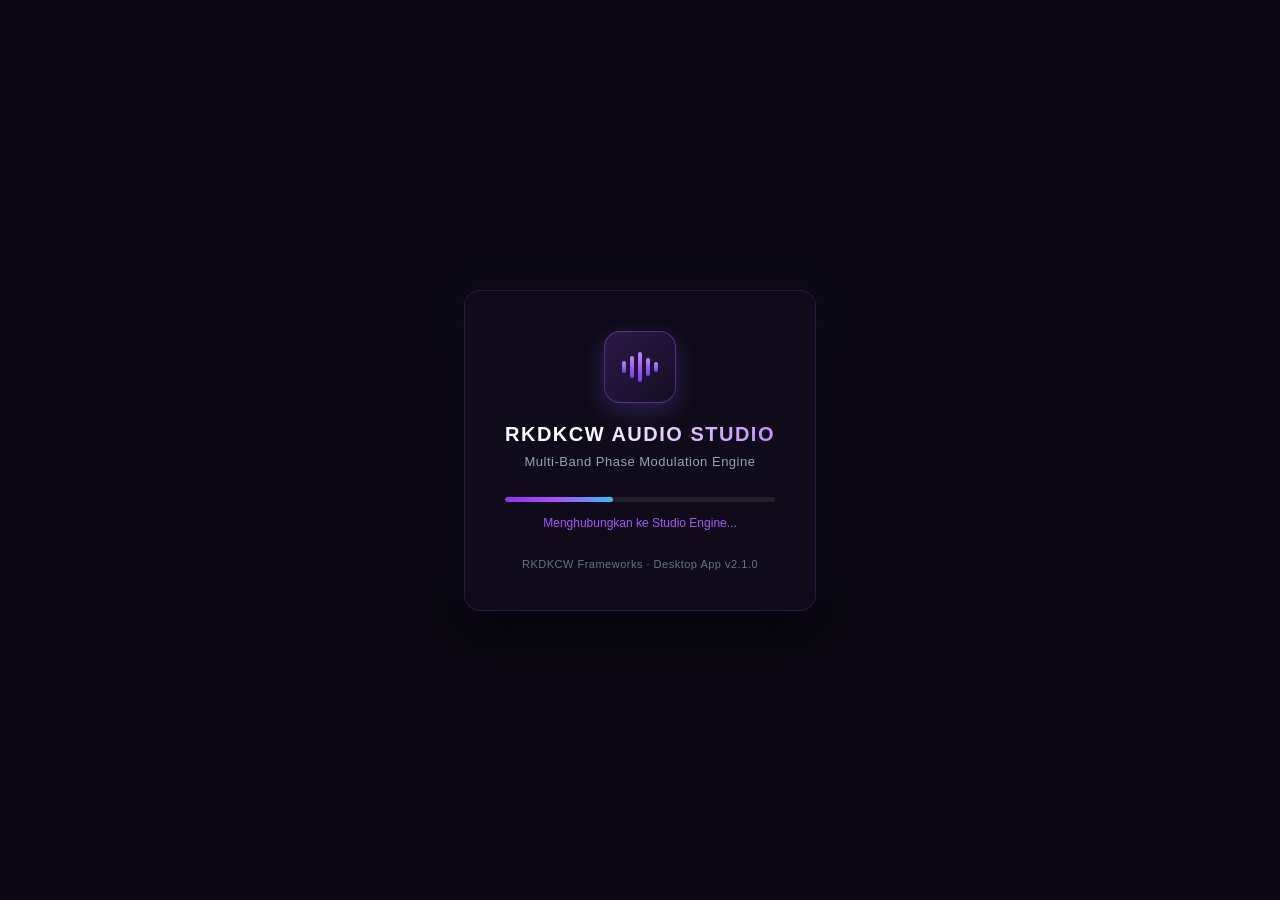
==== dist_frontend/index.html @ c684a575 "feat: integrate native Tauri desktop app window and update setup installer" ====
<!DOCTYPE html>
<html lang="id">
<head>
    <meta charset="UTF-8">
    <meta name="viewport" content="width=device-width, initial-scale=1.0">
    <title>RKDKCW Audio Studio</title>
    <style>
        * {
            margin: 0;
            padding: 0;
            box-sizing: border-box;
            font-family: -apple-system, BlinkMacSystemFont, "Segoe UI", Roboto, Helvetica, Arial, sans-serif;
            user-select: none;
        }
        body, html {
            background-color: #0b0813;
            color: #ffffff;
            width: 100vw;
            height: 100vh;
            overflow: hidden;
            display: flex;
            align-items: center;
            justify-content: center;
        }
        .container {
            text-align: center;
            max-width: 440px;
            padding: 40px;
            background: rgba(18, 14, 30, 0.7);
            border: 1px solid rgba(139, 92, 246, 0.2);
            border-radius: 16px;
            box-shadow: 0 20px 40px rgba(0, 0, 0, 0.6), 0 0 40px rgba(139, 92, 246, 0.1);
            backdrop-filter: blur(16px);
            transition: opacity 0.3s ease;
        }
        .brand-icon {
            width: 72px;
            height: 72px;
            margin: 0 auto 20px auto;
            border-radius: 16px;
            background: linear-gradient(135deg, rgba(168, 85, 247, 0.2), rgba(124, 58, 237, 0.05));
            border: 1px solid rgba(168, 85, 247, 0.4);
            display: flex;
            align-items: center;
            justify-content: center;
            box-shadow: 0 8px 24px rgba(139, 92, 246, 0.25);
        }
        .waveform {
            display: flex;
            align-items: center;
            gap: 4px;
            height: 32px;
        }
        .waveform-bar {
            width: 4px;
            border-radius: 2px;
            background: linear-gradient(to top, #7c3aed, #c084fc);
            animation: bounce 1.2s ease-in-out infinite alternate;
        }
        .waveform-bar:nth-child(1) { height: 12px; animation-delay: 0.1s; }
        .waveform-bar:nth-child(2) { height: 22px; animation-delay: 0.2s; }
        .waveform-bar:nth-child(3) { height: 30px; animation-delay: 0.3s; }
        .waveform-bar:nth-child(4) { height: 18px; animation-delay: 0.4s; }
        .waveform-bar:nth-child(5) { height: 10px; animation-delay: 0.5s; }

        @keyframes bounce {
            0% { transform: scaleY(0.4); opacity: 0.6; }
            100% { transform: scaleY(1.0); opacity: 1; }
        }

        h1 {
            font-size: 20px;
            font-weight: 700;
            letter-spacing: 1.5px;
            text-transform: uppercase;
            background: linear-gradient(135deg, #ffffff 30%, #c084fc 100%);
            -webkit-background-clip: text;
            -webkit-text-fill-color: transparent;
            margin-bottom: 8px;
        }
        .subtitle {
            font-size: 13px;
            color: #94a3b8;
            margin-bottom: 28px;
            letter-spacing: 0.5px;
        }
        .progress-track {
            width: 100%;
            height: 5px;
            background: rgba(255, 255, 255, 0.08);
            border-radius: 3px;
            overflow: hidden;
            position: relative;
            margin-bottom: 14px;
        }
        .progress-fill {
            position: absolute;
            top: 0;
            left: 0;
            bottom: 0;
            width: 40%;
            background: linear-gradient(90deg, #9333ea, #a855f7, #38bdf8);
            border-radius: 3px;
            animation: progress-slide 1.4s infinite ease-in-out;
        }
        @keyframes progress-slide {
            0% { left: -40%; width: 30%; }
            50% { width: 60%; }
            100% { left: 100%; width: 30%; }
        }
        .status-text {
            font-size: 12px;
            color: #a855f7;
            font-weight: 500;
            min-height: 18px;
        }
        .footer-note {
            margin-top: 24px;
            font-size: 11px;
            color: #64748b;
            letter-spacing: 0.5px;
        }
        .btn-retry {
            display: none;
            margin-top: 16px;
            padding: 8px 20px;
            background: #9333ea;
            color: white;
            border: none;
            border-radius: 8px;
            font-size: 12px;
            font-weight: 600;
            cursor: pointer;
            transition: all 0.2s;
        }
        .btn-retry:hover {
            background: #a855f7;
            box-shadow: 0 0 15px rgba(168, 85, 247, 0.5);
        }
        #appFrame {
            position: fixed;
            top: 0;
            left: 0;
            width: 100vw;
            height: 100vh;
            border: none;
            display: none;
            z-index: 1000;
            background: #0b0813;
        }
    </style>
</head>
<body>
    <div class="container" id="splash">
        <div class="brand-icon">
            <div class="waveform">
                <div class="waveform-bar"></div>
                <div class="waveform-bar"></div>
                <div class="waveform-bar"></div>
                <div class="waveform-bar"></div>
                <div class="waveform-bar"></div>
            </div>
        </div>
        <h1>RKDKCW Audio Studio</h1>
        <p class="subtitle">Multi-Band Phase Modulation Engine</p>

        <div class="progress-track">
            <div class="progress-fill"></div>
        </div>
        <div class="status-text" id="statusMsg">Menghubungkan ke Studio Engine...</div>
        <button class="btn-retry" id="btnRetry" onclick="checkConnection()">Hubungkan Ulang</button>

        <div class="footer-note">RKDKCW Frameworks · Desktop App v2.1.0</div>
    </div>

    <iframe id="appFrame" src="about:blank"></iframe>

    <script>
        const TARGET_URL = "http://127.0.0.1:5000/app";
        const API_HEALTH = "http://127.0.0.1:5000/api/version";
        let attempts = 0;
        const maxAttempts = 60;

        async function checkConnection() {
            attempts++;
            document.getElementById("statusMsg").innerText = "Menghubungkan ke Studio Engine...";
            document.getElementById("btnRetry").style.display = "none";

            try {
                const response = await fetch(API_HEALTH, { cache: "no-store", mode: "cors" });
                if (response.ok) {
                    document.getElementById("statusMsg").innerText = "Engine Terhubung! Membuka Studio...";
                    const frame = document.getElementById("appFrame");
                    frame.src = TARGET_URL;
                    frame.onload = () => {
                        frame.style.display = "block";
                        const splash = document.getElementById("splash");
                        if (splash) splash.style.display = "none";
                    };
                    // Fallback to display frame after 500ms
                    setTimeout(() => {
                        frame.style.display = "block";
                        const splash = document.getElementById("splash");
                        if (splash) splash.style.display = "none";
                    }, 600);
                    return;
                }
            } catch (err) {
                // Engine still booting
            }

            if (attempts < maxAttempts) {
                setTimeout(checkConnection, 500);
            } else {
                document.getElementById("statusMsg").innerText = "Gagal menghubungi engine lokal di port 5000.";
                document.getElementById("btnRetry").style.display = "inline-block";
            }
        }

        window.addEventListener("DOMContentLoaded", () => {
            checkConnection();
        });
    </script>
</body>
</html>
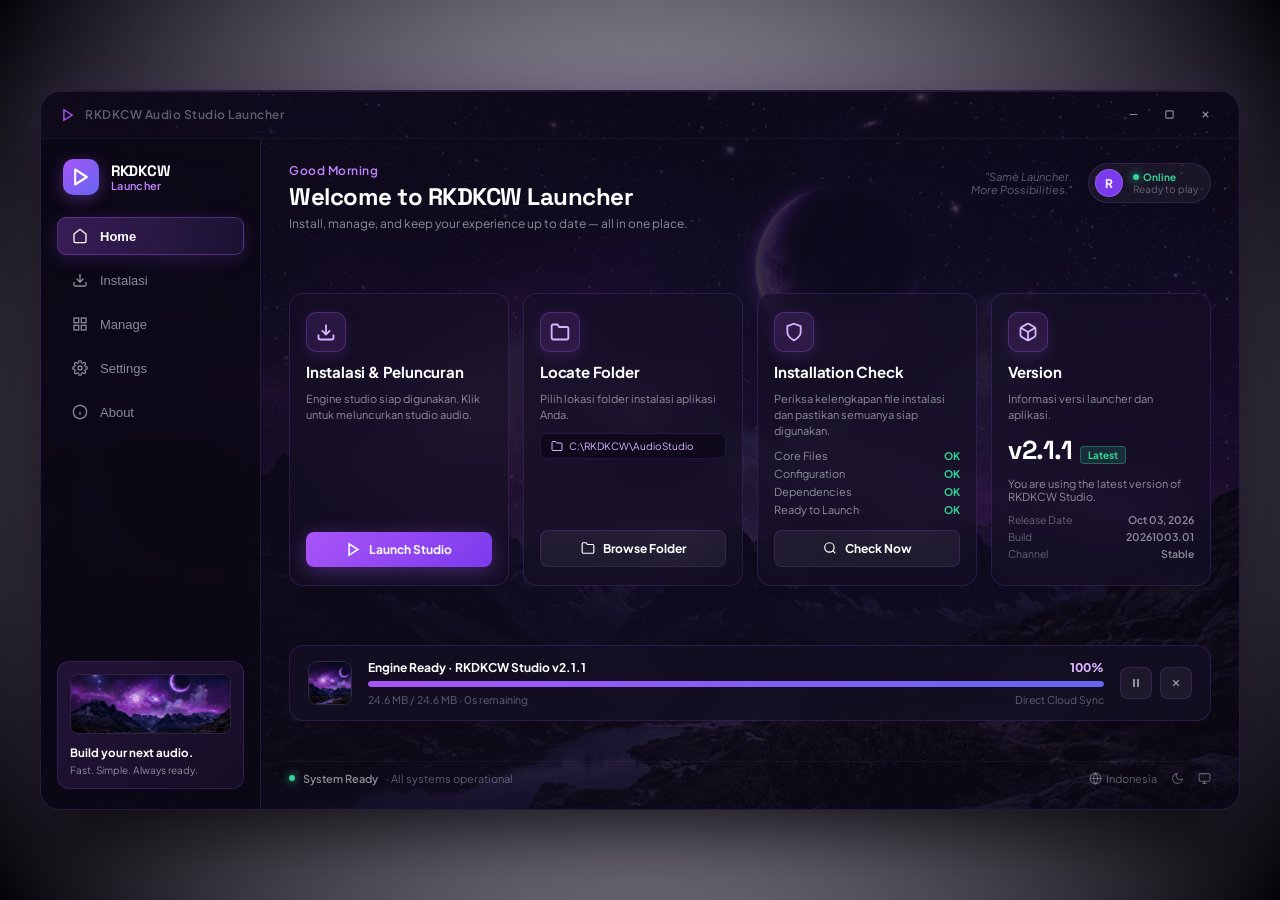
==== commit 0e640c6b: "feat(launcher): implement floating saas launcher with github auto-update detection" ====
--- a/dist_frontend/index.html
+++ b/dist_frontend/index.html
@@ -1,225 +1,1211 @@
 <!DOCTYPE html>
 <html lang="id">
 <head>
-    <meta charset="UTF-8">
-    <meta name="viewport" content="width=device-width, initial-scale=1.0">
-    <title>RKDKCW Audio Studio</title>
-    <style>
-        * {
-            margin: 0;
-            padding: 0;
-            box-sizing: border-box;
-            font-family: -apple-system, BlinkMacSystemFont, "Segoe UI", Roboto, Helvetica, Arial, sans-serif;
-            user-select: none;
-        }
-        body, html {
-            background-color: #0b0813;
-            color: #ffffff;
-            width: 100vw;
-            height: 100vh;
-            overflow: hidden;
-            display: flex;
-            align-items: center;
-            justify-content: center;
-        }
-        .container {
-            text-align: center;
-            max-width: 440px;
-            padding: 40px;
-            background: rgba(18, 14, 30, 0.7);
-            border: 1px solid rgba(139, 92, 246, 0.2);
-            border-radius: 16px;
-            box-shadow: 0 20px 40px rgba(0, 0, 0, 0.6), 0 0 40px rgba(139, 92, 246, 0.1);
-            backdrop-filter: blur(16px);
-            transition: opacity 0.3s ease;
-        }
-        .brand-icon {
-            width: 72px;
-            height: 72px;
-            margin: 0 auto 20px auto;
-            border-radius: 16px;
-            background: linear-gradient(135deg, rgba(168, 85, 247, 0.2), rgba(124, 58, 237, 0.05));
-            border: 1px solid rgba(168, 85, 247, 0.4);
-            display: flex;
-            align-items: center;
-            justify-content: center;
-            box-shadow: 0 8px 24px rgba(139, 92, 246, 0.25);
-        }
-        .waveform {
-            display: flex;
-            align-items: center;
-            gap: 4px;
-            height: 32px;
-        }
-        .waveform-bar {
-            width: 4px;
-            border-radius: 2px;
-            background: linear-gradient(to top, #7c3aed, #c084fc);
-            animation: bounce 1.2s ease-in-out infinite alternate;
-        }
-        .waveform-bar:nth-child(1) { height: 12px; animation-delay: 0.1s; }
-        .waveform-bar:nth-child(2) { height: 22px; animation-delay: 0.2s; }
-        .waveform-bar:nth-child(3) { height: 30px; animation-delay: 0.3s; }
-        .waveform-bar:nth-child(4) { height: 18px; animation-delay: 0.4s; }
-        .waveform-bar:nth-child(5) { height: 10px; animation-delay: 0.5s; }
-
-        @keyframes bounce {
-            0% { transform: scaleY(0.4); opacity: 0.6; }
-            100% { transform: scaleY(1.0); opacity: 1; }
-        }
-
-        h1 {
-            font-size: 20px;
-            font-weight: 700;
-            letter-spacing: 1.5px;
-            text-transform: uppercase;
-            background: linear-gradient(135deg, #ffffff 30%, #c084fc 100%);
-            -webkit-background-clip: text;
-            -webkit-text-fill-color: transparent;
-            margin-bottom: 8px;
-        }
-        .subtitle {
-            font-size: 13px;
-            color: #94a3b8;
-            margin-bottom: 28px;
-            letter-spacing: 0.5px;
-        }
-        .progress-track {
-            width: 100%;
-            height: 5px;
-            background: rgba(255, 255, 255, 0.08);
-            border-radius: 3px;
-            overflow: hidden;
-            position: relative;
-            margin-bottom: 14px;
-        }
-        .progress-fill {
-            position: absolute;
-            top: 0;
-            left: 0;
-            bottom: 0;
-            width: 40%;
-            background: linear-gradient(90deg, #9333ea, #a855f7, #38bdf8);
-            border-radius: 3px;
-            animation: progress-slide 1.4s infinite ease-in-out;
-        }
-        @keyframes progress-slide {
-            0% { left: -40%; width: 30%; }
-            50% { width: 60%; }
-            100% { left: 100%; width: 30%; }
-        }
-        .status-text {
-            font-size: 12px;
-            color: #a855f7;
-            font-weight: 500;
-            min-height: 18px;
-        }
-        .footer-note {
-            margin-top: 24px;
-            font-size: 11px;
-            color: #64748b;
-            letter-spacing: 0.5px;
-        }
-        .btn-retry {
-            display: none;
-            margin-top: 16px;
-            padding: 8px 20px;
-            background: #9333ea;
-            color: white;
-            border: none;
-            border-radius: 8px;
-            font-size: 12px;
-            font-weight: 600;
-            cursor: pointer;
-            transition: all 0.2s;
-        }
-        .btn-retry:hover {
-            background: #a855f7;
-            box-shadow: 0 0 15px rgba(168, 85, 247, 0.5);
-        }
-        #appFrame {
-            position: fixed;
-            top: 0;
-            left: 0;
-            width: 100vw;
-            height: 100vh;
-            border: none;
-            display: none;
-            z-index: 1000;
-            background: #0b0813;
-        }
-    </style>
+  <meta charset="UTF-8" />
+  <meta name="viewport" content="width=device-width, initial-scale=1.0" />
+  <title>RKDKCW Launcher</title>
+  <link rel="preconnect" href="https://fonts.googleapis.com" />
+  <link rel="preconnect" href="https://fonts.gstatic.com" crossorigin />
+  <link href="https://fonts.googleapis.com/css2?family=Plus+Jakarta+Sans:wght@400;500;600;700;800&family=Space+Grotesk:wght@500;700&display=swap" rel="stylesheet" />
+  <style>
+    * {
+      margin: 0;
+      padding: 0;
+      box-sizing: border-box;
+      user-select: none;
+      -webkit-user-select: none;
+    }
+
+    :root {
+      --font-main: 'Plus Jakarta Sans', -apple-system, BlinkMacSystemFont, "Segoe UI", Roboto, sans-serif;
+      --font-display: 'Space Grotesk', var(--font-main);
+      --bg-window: rgba(14, 10, 26, 0.88);
+      --bg-card: rgba(22, 16, 38, 0.65);
+      --bg-card-hover: rgba(30, 22, 52, 0.75);
+      --border-subtle: rgba(168, 85, 247, 0.18);
+      --border-hover: rgba(168, 85, 247, 0.45);
+      --purple-primary: #a855f7;
+      --purple-glow: rgba(168, 85, 247, 0.35);
+      --purple-dark: #7c3aed;
+      --text-main: #f8fafc;
+      --text-muted: rgba(226, 232, 240, 0.58);
+      --text-dim: rgba(226, 232, 240, 0.38);
+      --green-status: #34d399;
+    }
+
+    body, html {
+      width: 100vw;
+      height: 100vh;
+      overflow: hidden;
+      font-family: var(--font-main);
+      color: var(--text-main);
+      background-color: transparent;
+      display: flex;
+      align-items: center;
+      justify-content: center;
+    }
+
+    /* Ambient Outer Cosmic Backdrop (Desktop Preview Mode) */
+    .launcher-outer-wrap {
+      width: 100vw;
+      height: 100vh;
+      display: flex;
+      align-items: center;
+      justify-content: center;
+      background: radial-gradient(circle at 50% 50%, rgba(139, 92, 246, 0.12) 0%, #05030a 100%);
+      padding: 16px;
+    }
+
+    /* Floating SaaS Launcher Window */
+    .launcher-window {
+      width: 100%;
+      max-width: 1200px;
+      height: 94vh;
+      max-height: 720px;
+      border-radius: 20px;
+      background-color: var(--bg-window);
+      background-image:
+        linear-gradient(to right, rgba(14, 10, 26, 0.94) 0%, rgba(14, 10, 26, 0.85) 30%, rgba(14, 10, 26, 0.75) 100%),
+        url('launcher_bg.jpg');
+      background-size: cover;
+      background-position: center right;
+      border: 1px solid var(--border-subtle);
+      box-shadow:
+        0 30px 80px rgba(0, 0, 0, 0.85),
+        0 0 50px rgba(168, 85, 247, 0.15),
+        inset 0 1px 0 rgba(255, 255, 255, 0.08);
+      backdrop-filter: blur(28px);
+      -webkit-backdrop-filter: blur(28px);
+      display: flex;
+      flex-direction: column;
+      position: relative;
+      overflow: hidden;
+    }
+
+    /* Titlebar / Drag Region */
+    .launcher-titlebar {
+      height: 48px;
+      padding: 0 20px;
+      display: flex;
+      align-items: center;
+      justify-content: space-between;
+      border-bottom: 1px solid rgba(255, 255, 255, 0.04);
+      -webkit-app-region: drag;
+      cursor: grab;
+      z-index: 50;
+    }
+
+    .launcher-titlebar-left {
+      display: flex;
+      align-items: center;
+      gap: 10px;
+      font-size: 12px;
+      font-weight: 600;
+      color: var(--text-dim);
+      letter-spacing: 0.5px;
+    }
+
+    .launcher-window-controls {
+      display: flex;
+      align-items: center;
+      gap: 8px;
+      -webkit-app-region: no-drag;
+    }
+
+    .win-control-btn {
+      width: 28px;
+      height: 28px;
+      border-radius: 7px;
+      background: transparent;
+      border: 1px solid transparent;
+      color: var(--text-muted);
+      cursor: pointer;
+      display: flex;
+      align-items: center;
+      justify-content: center;
+      transition: all 0.18s ease;
+    }
+
+    .win-control-btn:hover {
+      background: rgba(255, 255, 255, 0.08);
+      color: #ffffff;
+      border-color: rgba(255, 255, 255, 0.12);
+    }
+
+    .win-control-btn.close:hover {
+      background: rgba(239, 68, 68, 0.85);
+      border-color: #ef4444;
+      color: #ffffff;
+    }
+
+    /* Main Body Layout: Sidebar + Content */
+    .launcher-body {
+      flex: 1;
+      display: flex;
+      min-height: 0;
+    }
+
+    /* ── LEFT SIDEBAR ── */
+    .launcher-sidebar {
+      width: 220px;
+      min-width: 220px;
+      border-right: 1px solid var(--border-subtle);
+      background: rgba(11, 8, 20, 0.65);
+      backdrop-filter: blur(16px);
+      padding: 20px 16px;
+      display: flex;
+      flex-direction: column;
+      justify-content: space-between;
+      gap: 16px;
+    }
+
+    .sidebar-top {
+      display: flex;
+      flex-direction: column;
+      gap: 22px;
+    }
+
+    .launcher-brand {
+      display: flex;
+      align-items: center;
+      gap: 12px;
+      padding: 0 6px;
+    }
+
+    .launcher-brand-icon {
+      width: 36px;
+      height: 36px;
+      border-radius: 10px;
+      background: linear-gradient(135deg, #a855f7 0%, #6366f1 100%);
+      display: flex;
+      align-items: center;
+      justify-content: center;
+      box-shadow: 0 4px 16px var(--purple-glow);
+    }
+
+    .launcher-brand-text {
+      display: flex;
+      flex-direction: column;
+    }
+
+    .brand-title {
+      font-family: var(--font-display);
+      font-size: 15px;
+      font-weight: 700;
+      color: #ffffff;
+      letter-spacing: -0.3px;
+      line-height: 1.15;
+    }
+
+    .brand-sub {
+      font-size: 11px;
+      color: #c084fc;
+      font-weight: 600;
+      letter-spacing: 0.3px;
+    }
+
+    /* Nav Links */
+    .launcher-nav {
+      display: flex;
+      flex-direction: column;
+      gap: 6px;
+    }
+
+    .launcher-nav-btn {
+      display: flex;
+      align-items: center;
+      gap: 12px;
+      padding: 10px 14px;
+      border-radius: 9px;
+      background: transparent;
+      border: 1px solid transparent;
+      color: var(--text-muted);
+      font-size: 13px;
+      font-weight: 500;
+      cursor: pointer;
+      transition: all 0.2s cubic-bezier(0.16, 1, 0.3, 1);
+      width: 100%;
+      text-align: left;
+    }
+
+    .launcher-nav-btn:hover {
+      background: rgba(255, 255, 255, 0.05);
+      color: #ffffff;
+      transform: translateX(2px);
+    }
+
+    .launcher-nav-btn.active {
+      background: linear-gradient(90deg, rgba(168, 85, 247, 0.28) 0%, rgba(139, 92, 246, 0.12) 100%);
+      border: 1px solid rgba(168, 85, 247, 0.38);
+      color: #ffffff;
+      font-weight: 600;
+      box-shadow: 0 4px 18px rgba(168, 85, 247, 0.18);
+    }
+
+    .launcher-nav-btn svg {
+      width: 16px;
+      height: 16px;
+      stroke-width: 2;
+    }
+
+    /* Sidebar Mini Card Widget */
+    .sidebar-promo-card {
+      background: linear-gradient(135deg, rgba(168, 85, 247, 0.15) 0%, rgba(30, 20, 50, 0.6) 100%);
+      border: 1px solid var(--border-subtle);
+      border-radius: 12px;
+      padding: 12px;
+      position: relative;
+      overflow: hidden;
+    }
+
+    .sidebar-promo-img {
+      width: 100%;
+      height: 60px;
+      border-radius: 8px;
+      object-fit: cover;
+      margin-bottom: 8px;
+      border: 1px solid rgba(255, 255, 255, 0.08);
+    }
+
+    .sidebar-promo-title {
+      font-size: 11.5px;
+      font-weight: 700;
+      color: #ffffff;
+      line-height: 1.3;
+    }
+
+    .sidebar-promo-desc {
+      font-size: 10px;
+      color: var(--text-muted);
+      margin-top: 3px;
+    }
+
+    /* ── RIGHT MAIN WORKSPACE ── */
+    .launcher-main {
+      flex: 1;
+      padding: 24px 28px;
+      display: flex;
+      flex-direction: column;
+      justify-content: space-between;
+      overflow-y: auto;
+      min-width: 0;
+    }
+
+    /* Header Row */
+    .main-header {
+      display: flex;
+      justify-content: space-between;
+      align-items: flex-start;
+      margin-bottom: 22px;
+      gap: 16px;
+    }
+
+    .header-greeting-wrap {
+      display: flex;
+      flex-direction: column;
+    }
+
+    .header-eyebrow {
+      font-size: 12px;
+      font-weight: 600;
+      color: #c084fc;
+      letter-spacing: 0.5px;
+    }
+
+    .header-title {
+      font-family: var(--font-display);
+      font-size: 24px;
+      font-weight: 800;
+      letter-spacing: -0.5px;
+      color: #ffffff;
+      margin-top: 3px;
+    }
+
+    .header-desc {
+      font-size: 12px;
+      color: var(--text-muted);
+      margin-top: 4px;
+    }
+
+    .header-right {
+      display: flex;
+      align-items: center;
+      gap: 16px;
+    }
+
+    .header-quote {
+      font-size: 11px;
+      color: var(--text-dim);
+      font-style: italic;
+      text-align: right;
+    }
+
+    .header-user-pill {
+      display: flex;
+      align-items: center;
+      gap: 10px;
+      padding: 5px 12px 5px 6px;
+      border-radius: 30px;
+      background: rgba(255, 255, 255, 0.05);
+      border: 1px solid var(--border-subtle);
+    }
+
+    .user-avatar-mini {
+      width: 28px;
+      height: 28px;
+      border-radius: 50%;
+      background: #7c3aed;
+      border: 1px solid rgba(255, 255, 255, 0.15);
+      display: flex;
+      align-items: center;
+      justify-content: center;
+      font-weight: 700;
+      font-size: 12px;
+    }
+
+    .user-status-text {
+      display: flex;
+      flex-direction: column;
+      font-size: 10px;
+    }
+
+    .user-status-online {
+      color: var(--green-status);
+      font-weight: 700;
+      display: flex;
+      align-items: center;
+      gap: 4px;
+    }
+
+    .status-dot {
+      width: 6px;
+      height: 6px;
+      border-radius: 50%;
+      background: var(--green-status);
+      box-shadow: 0 0 8px var(--green-status);
+    }
+
+    /* ── 4 FLOATING CARDS GRID ── */
+    .launcher-cards-grid {
+      display: grid;
+      grid-template-columns: repeat(4, 1fr);
+      gap: 14px;
+      margin-bottom: 20px;
+    }
+
+    @media (max-width: 1060px) {
+      .launcher-cards-grid {
+        grid-template-columns: repeat(2, 1fr);
+      }
+    }
+
+    .launch-card {
+      background: var(--bg-card);
+      border: 1px solid var(--border-subtle);
+      border-radius: 14px;
+      padding: 18px 16px;
+      display: flex;
+      flex-direction: column;
+      justify-content: space-between;
+      gap: 14px;
+      backdrop-filter: blur(16px);
+      -webkit-backdrop-filter: blur(16px);
+      transition: all 0.25s cubic-bezier(0.16, 1, 0.3, 1);
+      position: relative;
+      overflow: hidden;
+      min-width: 0;
+    }
+
+    .launch-card:hover {
+      border-color: var(--border-hover);
+      transform: translateY(-2px);
+      box-shadow: 0 12px 30px rgba(0, 0, 0, 0.5), 0 0 24px rgba(168, 85, 247, 0.15);
+    }
+
+    .card-top {
+      display: flex;
+      flex-direction: column;
+      gap: 10px;
+    }
+
+    .card-icon-pill {
+      width: 40px;
+      height: 40px;
+      border-radius: 10px;
+      background: rgba(168, 85, 247, 0.14);
+      border: 1px solid rgba(168, 85, 247, 0.3);
+      display: flex;
+      align-items: center;
+      justify-content: center;
+      color: #d8b4fe;
+      box-shadow: 0 4px 14px rgba(168, 85, 247, 0.15);
+    }
+
+    .card-title {
+      font-size: 15px;
+      font-weight: 700;
+      color: #ffffff;
+      letter-spacing: -0.2px;
+    }
+
+    .card-desc {
+      font-size: 11px;
+      color: var(--text-muted);
+      line-height: 1.45;
+    }
+
+    /* Buttons inside cards */
+    .btn-card-action {
+      width: 100%;
+      padding: 10px;
+      border-radius: 8px;
+      font-size: 12px;
+      font-weight: 700;
+      font-family: var(--font-main);
+      cursor: pointer;
+      display: flex;
+      align-items: center;
+      justify-content: center;
+      gap: 8px;
+      transition: all 0.2s ease;
+      border: none;
+    }
+
+    .btn-primary-purple {
+      background: linear-gradient(135deg, #a855f7 0%, #7c3aed 100%);
+      color: #ffffff;
+      box-shadow: 0 4px 20px var(--purple-glow);
+    }
+
+    .btn-primary-purple:hover {
+      transform: translateY(-1px);
+      box-shadow: 0 6px 26px rgba(168, 85, 247, 0.55);
+    }
+
+    .btn-secondary-dark {
+      background: rgba(255, 255, 255, 0.05);
+      border: 1px solid var(--border-subtle);
+      color: #ffffff;
+    }
+
+    .btn-secondary-dark:hover {
+      background: rgba(255, 255, 255, 0.1);
+      border-color: var(--border-hover);
+    }
+
+    /* Folder Input Box */
+    .folder-path-box {
+      width: 100%;
+      background: rgba(10, 7, 20, 0.7);
+      border: 1px solid var(--border-subtle);
+      border-radius: 7px;
+      padding: 6px 10px;
+      font-size: 10px;
+      color: #d8b4fe;
+      display: flex;
+      align-items: center;
+      gap: 6px;
+      overflow: hidden;
+      white-space: nowrap;
+      text-overflow: ellipsis;
+    }
+
+    .folder-path-box span {
+      overflow: hidden;
+      text-overflow: ellipsis;
+      white-space: nowrap;
+    }
+
+    /* Checklist in Card 3 */
+    .check-list-wrap {
+      display: flex;
+      flex-direction: column;
+      gap: 5px;
+      font-size: 11px;
+    }
+
+    .check-row {
+      display: flex;
+      justify-content: space-between;
+      align-items: center;
+      color: var(--text-muted);
+    }
+
+    .check-status-ok {
+      color: var(--green-status);
+      font-weight: 700;
+      font-size: 10.5px;
+    }
+
+    /* Card 4 Version specific */
+    .version-big-row {
+      display: flex;
+      align-items: baseline;
+      gap: 8px;
+    }
+
+    .version-number {
+      font-family: var(--font-display);
+      font-size: 26px;
+      font-weight: 800;
+      color: #ffffff;
+      letter-spacing: -0.5px;
+    }
+
+    .version-badge {
+      font-size: 10px;
+      font-weight: 700;
+      padding: 2px 7px;
+      border-radius: 4px;
+      background: rgba(52, 211, 153, 0.15);
+      color: var(--green-status);
+      border: 1px solid rgba(52, 211, 153, 0.35);
+    }
+
+    .version-meta-list {
+      display: flex;
+      flex-direction: column;
+      gap: 4px;
+      font-size: 10.5px;
+      color: var(--text-dim);
+    }
+
+    .version-meta-row {
+      display: flex;
+      justify-content: space-between;
+    }
+
+    .version-meta-row strong {
+      color: var(--text-muted);
+      font-weight: 600;
+    }
+
+    /* ── BOTTOM INSTALLING / PROGRESS CARD ── */
+    .download-progress-card {
+      background: var(--bg-card);
+      border: 1px solid var(--border-subtle);
+      border-radius: 14px;
+      padding: 14px 18px;
+      display: flex;
+      align-items: center;
+      gap: 16px;
+      backdrop-filter: blur(16px);
+      -webkit-backdrop-filter: blur(16px);
+    }
+
+    .progress-thumb {
+      width: 44px;
+      height: 44px;
+      border-radius: 9px;
+      object-fit: cover;
+      border: 1px solid rgba(255, 255, 255, 0.12);
+      flex-shrink: 0;
+    }
+
+    .progress-info-col {
+      flex: 1;
+      display: flex;
+      flex-direction: column;
+      gap: 6px;
+      min-width: 0;
+    }
+
+    .progress-top-row {
+      display: flex;
+      justify-content: space-between;
+      align-items: center;
+      font-size: 12px;
+    }
+
+    .progress-title-bold {
+      font-weight: 700;
+      color: #ffffff;
+    }
+
+    .progress-pct-bold {
+      font-weight: 800;
+      color: #d8b4fe;
+    }
+
+    .progress-track-bar {
+      width: 100%;
+      height: 6px;
+      background: rgba(255, 255, 255, 0.08);
+      border-radius: 3px;
+      overflow: hidden;
+      position: relative;
+    }
+
+    .progress-fill-bar {
+      height: 100%;
+      width: 100%;
+      background: linear-gradient(90deg, #a855f7 0%, #6366f1 100%);
+      border-radius: 3px;
+      transition: width 0.3s ease;
+      box-shadow: 0 0 10px rgba(168, 85, 247, 0.6);
+    }
+
+    .progress-meta-row {
+      display: flex;
+      justify-content: space-between;
+      font-size: 10.5px;
+      color: var(--text-dim);
+    }
+
+    .progress-actions {
+      display: flex;
+      align-items: center;
+      gap: 8px;
+      flex-shrink: 0;
+    }
+
+    .btn-progress-ctrl {
+      width: 32px;
+      height: 32px;
+      border-radius: 8px;
+      background: rgba(255, 255, 255, 0.05);
+      border: 1px solid var(--border-subtle);
+      color: var(--text-muted);
+      cursor: pointer;
+      display: flex;
+      align-items: center;
+      justify-content: center;
+      transition: all 0.18s ease;
+    }
+
+    .btn-progress-ctrl:hover {
+      background: rgba(255, 255, 255, 0.1);
+      color: #ffffff;
+    }
+
+    /* ── FOOTER STATUS BAR ── */
+    .launcher-footer {
+      display: flex;
+      justify-content: space-between;
+      align-items: center;
+      padding-top: 10px;
+      border-top: 1px solid rgba(255, 255, 255, 0.04);
+      font-size: 11px;
+      color: var(--text-dim);
+    }
+
+    .footer-left {
+      display: flex;
+      align-items: center;
+      gap: 8px;
+    }
+
+    .footer-right {
+      display: flex;
+      align-items: center;
+      gap: 14px;
+    }
+
+    .footer-icon-btn {
+      background: transparent;
+      border: none;
+      color: var(--text-dim);
+      cursor: pointer;
+      display: flex;
+      align-items: center;
+      gap: 4px;
+      font-size: 11px;
+      font-family: var(--font-main);
+      transition: color 0.18s ease;
+    }
+
+    .footer-icon-btn:hover {
+      color: #ffffff;
+    }
+
+    /* Embedded Studio Full Frame Overlay */
+    #studioFrame {
+      position: absolute;
+      top: 48px;
+      left: 0;
+      width: 100%;
+      height: calc(100% - 48px);
+      border: none;
+      display: none;
+      z-index: 100;
+      background: #0b0813;
+    }
+  </style>
 </head>
 <body>
-    <div class="container" id="splash">
-        <div class="brand-icon">
-            <div class="waveform">
-                <div class="waveform-bar"></div>
-                <div class="waveform-bar"></div>
-                <div class="waveform-bar"></div>
-                <div class="waveform-bar"></div>
-                <div class="waveform-bar"></div>
+
+<div class="launcher-outer-wrap">
+  <div class="launcher-window">
+
+    <!-- Titlebar Drag Region -->
+    <header class="launcher-titlebar" data-tauri-drag-region>
+      <div class="launcher-titlebar-left">
+        <svg width="14" height="14" viewBox="0 0 24 24" fill="none" stroke="#a855f7" stroke-width="2.5"><polygon points="5 3 19 12 5 21 5 3"></polygon></svg>
+        <span>RKDKCW Audio Studio Launcher</span>
+      </div>
+      <div class="launcher-window-controls">
+        <button class="win-control-btn" id="btn-win-min" title="Minimize">
+          <svg width="11" height="11" viewBox="0 0 24 24" stroke="currentColor" stroke-width="2.5"><line x1="4" y1="12" x2="20" y2="12"></line></svg>
+        </button>
+        <button class="win-control-btn" id="btn-win-max" title="Maximize">
+          <svg width="11" height="11" viewBox="0 0 24 24" stroke="currentColor" stroke-width="2.5" fill="none"><rect x="4" y="4" width="16" height="16" rx="2"></rect></svg>
+        </button>
+        <button class="win-control-btn close" id="btn-win-close" title="Close">
+          <svg width="11" height="11" viewBox="0 0 24 24" stroke="currentColor" stroke-width="2.5"><line x1="18" y1="6" x2="6" y2="18"></line><line x1="6" y1="6" x2="18" y2="18"></line></svg>
+        </button>
+      </div>
+    </header>
+
+    <!-- Main Workspace -->
+    <div class="launcher-body">
+      
+      <!-- Left Sidebar -->
+      <aside class="launcher-sidebar">
+        <div class="sidebar-top">
+          <!-- Brand Logo -->
+          <div class="launcher-brand">
+            <div class="launcher-brand-icon">
+              <svg width="20" height="20" viewBox="0 0 24 24" fill="none" stroke="#ffffff" stroke-width="2.5" stroke-linecap="round" stroke-linejoin="round">
+                <polygon points="5 3 19 12 5 21 5 3"></polygon>
+              </svg>
             </div>
+            <div class="launcher-brand-text">
+              <span class="brand-title">RKDKCW</span>
+              <span class="brand-sub">Launcher</span>
+            </div>
+          </div>
+
+          <!-- Nav Items -->
+          <nav class="launcher-nav">
+            <button class="launcher-nav-btn active" id="nav-home">
+              <svg viewBox="0 0 24 24" fill="none" stroke="currentColor"><path d="M3 9l9-7 9 7v11a2 2 0 0 1-2 2H5a2 2 0 0 1-2-2z"></path></svg>
+              <span>Home</span>
+            </button>
+            <button class="launcher-nav-btn" id="nav-install">
+              <svg viewBox="0 0 24 24" fill="none" stroke="currentColor"><path d="M21 15v4a2 2 0 0 1-2 2H5a2 2 0 0 1-2-2v-4"></path><polyline points="7 10 12 15 17 10"></polyline><line x1="12" y1="15" x2="12" y2="3"></line></svg>
+              <span>Instalasi</span>
+            </button>
+            <button class="launcher-nav-btn" id="nav-manage">
+              <svg viewBox="0 0 24 24" fill="none" stroke="currentColor"><rect x="3" y="3" width="7" height="7"></rect><rect x="14" y="3" width="7" height="7"></rect><rect x="14" y="14" width="7" height="7"></rect><rect x="3" y="14" width="7" height="7"></rect></svg>
+              <span>Manage</span>
+            </button>
+            <button class="launcher-nav-btn" id="nav-settings">
+              <svg viewBox="0 0 24 24" fill="none" stroke="currentColor"><circle cx="12" cy="12" r="3"></circle><path d="M19.4 15a1.65 1.65 0 0 0 .33 1.82l.06.06a2 2 0 0 1 0 2.83 2 2 0 0 1-2.83 0l-.06-.06a1.65 1.65 0 0 0-1.82-.33 1.65 1.65 0 0 0-1 1.51V21a2 2 0 0 1-2 2 2 2 0 0 1-2-2v-.09A1.65 1.65 0 0 0 9 19.4a1.65 1.65 0 0 0-1.82.33l-.06.06a2 2 0 0 1-2.83 0 2 2 0 0 1 0-2.83l.06-.06a1.65 1.65 0 0 0 .33-1.82 1.65 1.65 0 0 0-1.51-1H3a2 2 0 0 1-2-2 2 2 0 0 1 2-2h.09A1.65 1.65 0 0 0 4.6 9a1.65 1.65 0 0 0-.33-1.82l-.06-.06a2 2 0 0 1 0-2.83 2 2 0 0 1 2.83 0l.06.06a1.65 1.65 0 0 0 1.82.33H9a1.65 1.65 0 0 0 1-1.51V3a2 2 0 0 1 2-2 2 2 0 0 1 2 2v.09a1.65 1.65 0 0 0 1 1.51 1.65 1.65 0 0 0 1.82-.33l.06-.06a2 2 0 0 1 2.83 0 2 2 0 0 1 0 2.83l-.06.06a1.65 1.65 0 0 0-.33 1.82V9a1.65 1.65 0 0 0 1.51 1H21a2 2 0 0 1 2 2 2 2 0 0 1-2 2h-.09a1.65 1.65 0 0 0-1.51 1z"></path></svg>
+              <span>Settings</span>
+            </button>
+            <button class="launcher-nav-btn" id="nav-about">
+              <svg viewBox="0 0 24 24" fill="none" stroke="currentColor"><circle cx="12" cy="12" r="10"></circle><line x1="12" y1="16" x2="12" y2="12"></line><line x1="12" y1="8" x2="12.01" y2="8"></line></svg>
+              <span>About</span>
+            </button>
+          </nav>
         </div>
-        <h1>RKDKCW Audio Studio</h1>
-        <p class="subtitle">Multi-Band Phase Modulation Engine</p>
-
-        <div class="progress-track">
-            <div class="progress-fill"></div>
+
+        <!-- Sidebar Promo Card -->
+        <div class="sidebar-promo-card">
+          <img src="launcher_bg.jpg" alt="Art" class="sidebar-promo-img" />
+          <div class="sidebar-promo-title">Build your next audio.</div>
+          <div class="sidebar-promo-desc">Fast. Simple. Always ready.</div>
         </div>
-        <div class="status-text" id="statusMsg">Menghubungkan ke Studio Engine...</div>
-        <button class="btn-retry" id="btnRetry" onclick="checkConnection()">Hubungkan Ulang</button>
-
-        <div class="footer-note">RKDKCW Frameworks · Desktop App v2.1.0</div>
+      </aside>
+
+      <!-- Main Center Content -->
+      <main class="launcher-main">
+        
+        <!-- Header -->
+        <div class="main-header">
+          <div class="header-greeting-wrap">
+            <span class="header-eyebrow" id="time-greeting">Good Evening</span>
+            <h1 class="header-title">Welcome to RKDKCW Launcher</h1>
+            <p class="header-desc">Install, manage, and keep your experience up to date — all in one place.</p>
+          </div>
+
+          <div class="header-right">
+            <div class="header-quote">"Same Launcher.<br/>More Possibilities."</div>
+            <div class="header-user-pill">
+              <div class="user-avatar-mini">R</div>
+              <div class="user-status-text">
+                <span class="user-status-online"><span class="status-dot"></span> Online</span>
+                <span style="color:var(--text-dim);">Ready to play</span>
+              </div>
+            </div>
+          </div>
+        </div>
+
+        <!-- 4 Floating Cards Grid -->
+        <div class="launcher-cards-grid">
+          
+          <!-- Card 1: Instalasi / Launch -->
+          <div class="launch-card">
+            <div class="card-top">
+              <div class="card-icon-pill">
+                <svg width="20" height="20" viewBox="0 0 24 24" fill="none" stroke="currentColor" stroke-width="2.2"><path d="M21 15v4a2 2 0 0 1-2 2H5a2 2 0 0 1-2-2v-4"></path><polyline points="7 10 12 15 17 10"></polyline><line x1="12" y1="15" x2="12" y2="3"></line></svg>
+              </div>
+              <div class="card-title" id="card-action-title">Instalasi</div>
+              <p class="card-desc" id="card-action-desc">Download dan instal aplikasi dengan mudah dan cepat.</p>
+            </div>
+            <button class="btn-card-action btn-primary-purple" id="btn-primary-action">
+              <svg width="15" height="15" viewBox="0 0 24 24" fill="none" stroke="currentColor" stroke-width="2.5"><polygon points="5 3 19 12 5 21 5 3"></polygon></svg>
+              <span id="btn-primary-text">Launch Studio</span>
+            </button>
+          </div>
+
+          <!-- Card 2: Locate Folder -->
+          <div class="launch-card">
+            <div class="card-top">
+              <div class="card-icon-pill">
+                <svg width="20" height="20" viewBox="0 0 24 24" fill="none" stroke="currentColor" stroke-width="2.2"><path d="M22 19a2 2 0 0 1-2 2H4a2 2 0 0 1-2-2V5a2 2 0 0 1 2-2h5l2 3h9a2 2 0 0 1 2 2z"></path></svg>
+              </div>
+              <div class="card-title">Locate Folder</div>
+              <p class="card-desc">Pilih lokasi folder instalasi aplikasi Anda.</p>
+              <div class="folder-path-box">
+                <svg width="12" height="12" viewBox="0 0 24 24" fill="none" stroke="currentColor" stroke-width="2"><path d="M22 19a2 2 0 0 1-2 2H4a2 2 0 0 1-2-2V5a2 2 0 0 1 2-2h5l2 3h9a2 2 0 0 1 2 2z"></path></svg>
+                <span id="display-install-path">C:\RKDKCW\AudioStudio</span>
+              </div>
+            </div>
+            <button class="btn-card-action btn-secondary-dark" id="btn-browse-folder">
+              <svg width="14" height="14" viewBox="0 0 24 24" fill="none" stroke="currentColor" stroke-width="2"><path d="M22 19a2 2 0 0 1-2 2H4a2 2 0 0 1-2-2V5a2 2 0 0 1 2-2h5l2 3h9a2 2 0 0 1 2 2z"></path></svg>
+              <span>Browse Folder</span>
+            </button>
+          </div>
+
+          <!-- Card 3: Installation Check -->
+          <div class="launch-card">
+            <div class="card-top">
+              <div class="card-icon-pill">
+                <svg width="20" height="20" viewBox="0 0 24 24" fill="none" stroke="currentColor" stroke-width="2.2"><path d="M12 22s8-4 8-10V5l-8-3-8 3v7c0 6 8 10 8 10z"></path></svg>
+              </div>
+              <div class="card-title">Installation Check</div>
+              <p class="card-desc">Periksa kelengkapan file instalasi dan pastikan semuanya siap digunakan.</p>
+              
+              <div class="check-list-wrap">
+                <div class="check-row"><span>Core Files</span><span class="check-status-ok" id="chk-core">OK</span></div>
+                <div class="check-row"><span>Configuration</span><span class="check-status-ok" id="chk-config">OK</span></div>
+                <div class="check-row"><span>Dependencies</span><span class="check-status-ok" id="chk-dep">OK</span></div>
+                <div class="check-row"><span>Ready to Launch</span><span class="check-status-ok" id="chk-ready">OK</span></div>
+              </div>
+            </div>
+            <button class="btn-card-action btn-secondary-dark" id="btn-check-now">
+              <svg width="14" height="14" viewBox="0 0 24 24" fill="none" stroke="currentColor" stroke-width="2"><circle cx="11" cy="11" r="8"></circle><line x1="21" y1="21" x2="16.65" y2="16.65"></line></svg>
+              <span>Check Now</span>
+            </button>
+          </div>
+
+          <!-- Card 4: Version -->
+          <div class="launch-card">
+            <div class="card-top">
+              <div class="card-icon-pill">
+                <svg width="20" height="20" viewBox="0 0 24 24" fill="none" stroke="currentColor" stroke-width="2.2"><path d="M21 16V8a2 2 0 0 0-1-1.73l-7-4a2 2 0 0 0-2 0l-7 4A2 2 0 0 0 3 8v8a2 2 0 0 0 1 1.73l7 4a2 2 0 0 0 2 0l7-4A2 2 0 0 0 21 16z"></path><polyline points="3.27 6.96 12 12.01 20.73 6.96"></polyline><line x1="12" y1="22.08" x2="12" y2="12"></line></svg>
+              </div>
+              <div class="card-title">Version</div>
+              <p class="card-desc">Informasi versi launcher dan aplikasi.</p>
+              
+              <div class="version-big-row">
+                <span class="version-number" id="lbl-version-big">v2.1.1</span>
+                <span class="version-badge" id="lbl-version-tag">Latest</span>
+              </div>
+              <div style="font-size:11px; color:var(--text-muted);" id="lbl-version-sub">
+                You are using the latest version of RKDKCW Studio.
+              </div>
+
+              <div class="version-meta-list">
+                <div class="version-meta-row"><span>Release Date</span><strong id="meta-rel-date">Oct 03, 2026</strong></div>
+                <div class="version-meta-row"><span>Build</span><strong>20261003.01</strong></div>
+                <div class="version-meta-row"><span>Channel</span><strong>Stable</strong></div>
+              </div>
+            </div>
+          </div>
+
+        </div>
+
+        <!-- Bottom Installing Progress Card (Active during Download / Installation) -->
+        <div class="download-progress-card" id="download-progress-card">
+          <img src="launcher_bg.jpg" alt="Artwork" class="progress-thumb" />
+          <div class="progress-info-col">
+            <div class="progress-top-row">
+              <span class="progress-title-bold" id="progress-action-text">Engine Ready · RKDKCW Studio v2.1.1</span>
+              <span class="progress-pct-bold" id="progress-pct-num">100%</span>
+            </div>
+            <div class="progress-track-bar">
+              <div class="progress-fill-bar" id="progress-fill-bar" style="width: 100%;"></div>
+            </div>
+            <div class="progress-meta-row">
+              <span id="progress-bytes-text">24.6 MB / 24.6 MB · 0s remaining</span>
+              <span id="progress-speed-text">Direct Cloud Sync</span>
+            </div>
+          </div>
+          <div class="progress-actions">
+            <button class="btn-progress-ctrl" id="btn-progress-pause" title="Pause / Resume">
+              <svg width="12" height="12" viewBox="0 0 24 24" fill="currentColor"><rect x="6" y="4" width="4" height="16"></rect><rect x="14" y="4" width="4" height="16"></rect></svg>
+            </button>
+            <button class="btn-progress-ctrl" id="btn-progress-cancel" title="Cancel">
+              <svg width="12" height="12" viewBox="0 0 24 24" fill="none" stroke="currentColor" stroke-width="2.5"><line x1="18" y1="6" x2="6" y2="18"></line><line x1="6" y1="6" x2="18" y2="18"></line></svg>
+            </button>
+          </div>
+        </div>
+
+        <!-- Footer Status Bar -->
+        <footer class="launcher-footer">
+          <div class="footer-left">
+            <span class="status-dot"></span>
+            <span style="color:var(--text-muted); font-weight:600;">System Ready</span>
+            <span style="color:var(--text-dim);">· All systems operational</span>
+          </div>
+
+          <div class="footer-right">
+            <button class="footer-icon-btn" id="btn-toggle-lang">
+              <svg width="13" height="13" viewBox="0 0 24 24" fill="none" stroke="currentColor" stroke-width="2"><circle cx="12" cy="12" r="10"></circle><line x1="2" y1="12" x2="22" y2="12"></line><path d="M12 2a15.3 15.3 0 0 1 4 10 15.3 15.3 0 0 1-4 10 15.3 15.3 0 0 1-4-10 15.3 15.3 0 0 1 4-10z"></path></svg>
+              <span>Indonesia</span>
+            </button>
+            <button class="footer-icon-btn" title="Theme">
+              <svg width="13" height="13" viewBox="0 0 24 24" fill="none" stroke="currentColor" stroke-width="2"><path d="M21 12.79A9 9 0 1 1 11.21 3 7 7 0 0 0 21 12.79z"></path></svg>
+            </button>
+            <button class="footer-icon-btn" title="Display">
+              <svg width="13" height="13" viewBox="0 0 24 24" fill="none" stroke="currentColor" stroke-width="2"><rect x="2" y="3" width="20" height="14" rx="2" ry="2"></rect><line x1="8" y1="21" x2="16" y2="21"></line><line x1="12" y1="17" x2="12" y2="21"></line></svg>
+            </button>
+          </div>
+        </footer>
+
+      </main>
     </div>
 
-    <iframe id="appFrame" src="about:blank"></iframe>
-
-    <script>
-        const TARGET_URL = "http://127.0.0.1:5000/app";
-        const API_HEALTH = "http://127.0.0.1:5000/api/version";
-        let attempts = 0;
-        const maxAttempts = 60;
-
-        async function checkConnection() {
-            attempts++;
-            document.getElementById("statusMsg").innerText = "Menghubungkan ke Studio Engine...";
-            document.getElementById("btnRetry").style.display = "none";
-
-            try {
-                const response = await fetch(API_HEALTH, { cache: "no-store", mode: "cors" });
-                if (response.ok) {
-                    document.getElementById("statusMsg").innerText = "Engine Terhubung! Membuka Studio...";
-                    const frame = document.getElementById("appFrame");
-                    frame.src = TARGET_URL;
-                    frame.onload = () => {
-                        frame.style.display = "block";
-                        const splash = document.getElementById("splash");
-                        if (splash) splash.style.display = "none";
-                    };
-                    // Fallback to display frame after 500ms
-                    setTimeout(() => {
-                        frame.style.display = "block";
-                        const splash = document.getElementById("splash");
-                        if (splash) splash.style.display = "none";
-                    }, 600);
-                    return;
-                }
-            } catch (err) {
-                // Engine still booting
-            }
-
-            if (attempts < maxAttempts) {
-                setTimeout(checkConnection, 500);
-            } else {
-                document.getElementById("statusMsg").innerText = "Gagal menghubungi engine lokal di port 5000.";
-                document.getElementById("btnRetry").style.display = "inline-block";
-            }
+    <!-- Embedded Studio Frame (Shown when studio is launched) -->
+    <iframe id="studioFrame" src="about:blank"></iframe>
+
+  </div>
+</div>
+
+<script>
+  // ── LOCAL & REMOTE CONFIGURATION ──
+  const LOCAL_VERSION = "2.1.1";
+  const GITHUB_REPO = "LordJunedGanteng/f4rapps";
+  const GITHUB_RAW_VERSION_URL = `https://raw.githubusercontent.com/${GITHUB_REPO}/main/app_version.json`;
+  const GITHUB_API_LATEST_RELEASE = `https://api.github.com/repos/${GITHUB_REPO}/releases/latest`;
+  const LOCAL_STUDIO_URL = "http://127.0.0.1:5000/app";
+
+  let latestRemoteVersion = LOCAL_VERSION;
+  let remoteDownloadUrl = `https://github.com/${GITHUB_REPO}/releases/latest`;
+  let isDownloading = false;
+  let downloadProgress = 100;
+  let isEngineRunning = false;
+
+  // ── DYNAMIC GREETING BASED ON LOCAL TIME ──
+  function updateGreeting() {
+    const hour = new Date().getHours();
+    const el = document.getElementById('time-greeting');
+    if (!el) return;
+    if (hour >= 5 && hour < 12) {
+      el.textContent = "Good Morning";
+    } else if (hour >= 12 && hour < 18) {
+      el.textContent = "Good Afternoon";
+    } else {
+      el.textContent = "Good Evening";
+    }
+  }
+  updateGreeting();
+
+  // ── WINDOW CONTROLS (TAURI & FALLBACK) ──
+  document.getElementById('btn-win-min').addEventListener('click', () => {
+    if (window.__TAURI__ && window.__TAURI__.core) {
+      window.__TAURI__.core.invoke('app_minimize');
+    }
+  });
+
+  document.getElementById('btn-win-max').addEventListener('click', () => {
+    if (window.__TAURI__ && window.__TAURI__.core) {
+      window.__TAURI__.core.invoke('app_toggle_maximize');
+    }
+  });
+
+  document.getElementById('btn-win-close').addEventListener('click', () => {
+    if (window.__TAURI__ && window.__TAURI__.core) {
+      window.__TAURI__.core.invoke('app_close');
+    }
+  });
+
+  // ── GITHUB VERSION & UPDATE DETECTION ──
+  async function checkForUpdatesFromGitHub() {
+    const vBig = document.getElementById('lbl-version-big');
+    const vTag = document.getElementById('lbl-version-tag');
+    const vSub = document.getElementById('lbl-version-sub');
+    const actionBtnText = document.getElementById('btn-primary-text');
+    const actionTitle = document.getElementById('card-action-title');
+    const actionDesc = document.getElementById('card-action-desc');
+
+    try {
+      // 1. Fetch raw version json from GitHub repo
+      const res = await fetch(`${GITHUB_RAW_VERSION_URL}?t=${Date.now()}`);
+      if (res.ok) {
+        const data = await res.json();
+        if (data.version) {
+          latestRemoteVersion = data.version;
+          if (data.download_url) remoteDownloadUrl = data.download_url;
+
+          // Check if remote version is newer than local
+          if (compareVersions(latestRemoteVersion, LOCAL_VERSION) > 0) {
+            // Update available!
+            vBig.textContent = `v${latestRemoteVersion}`;
+            vTag.textContent = "Update Available";
+            vTag.style.background = "rgba(168, 85, 247, 0.2)";
+            vTag.style.color = "#c084fc";
+            vTag.style.borderColor = "rgba(168, 85, 247, 0.4)";
+            vSub.textContent = `Pembaruan v${latestRemoteVersion} tersedia di GitHub Releases!`;
+
+            actionTitle.textContent = "Pembaruan Tersedia";
+            actionDesc.textContent = `Tersedia versi baru v${latestRemoteVersion}. Klik untuk mengunduh pembaruan.`;
+            actionBtnText.textContent = `Update Now (v${latestRemoteVersion})`;
+            return;
+          }
         }
-
-        window.addEventListener("DOMContentLoaded", () => {
-            checkConnection();
-        });
-    </script>
+      }
+    } catch (err) {
+      console.warn("Could not check GitHub releases:", err);
+    }
+
+    // Default: Up to date!
+    vBig.textContent = `v${LOCAL_VERSION}`;
+    vTag.textContent = "Latest";
+    vSub.textContent = "You are using the latest version of RKDKCW Studio.";
+    actionTitle.textContent = "Instalasi & Peluncuran";
+    actionDesc.textContent = "Engine studio siap digunakan. Klik untuk meluncurkan studio audio.";
+    actionBtnText.textContent = "Launch Studio";
+  }
+
+  function compareVersions(v1, v2) {
+    const parts1 = v1.replace(/[^0-9.]/g, '').split('.').map(Number);
+    const parts2 = v2.replace(/[^0-9.]/g, '').split('.').map(Number);
+    for (let i = 0; i < Math.max(parts1.length, parts2.length); i++) {
+      const p1 = parts1[i] || 0;
+      const p2 = parts2[i] || 0;
+      if (p1 > p2) return 1;
+      if (p1 < p2) return -1;
+    }
+    return 0;
+  }
+
+  // ── ACTION BUTTON HANDLER (LAUNCH OR UPDATE) ──
+  const btnAction = document.getElementById('btn-primary-action');
+  btnAction.addEventListener('click', async () => {
+    const btnText = document.getElementById('btn-primary-text').textContent;
+    
+    if (btnText.includes('Update') || btnText.includes('Install')) {
+      startDownloadFlow();
+    } else {
+      launchStudio();
+    }
+  });
+
+  // ── DOWNLOAD / INSTALLATION FLOW ──
+  function startDownloadFlow() {
+    const progressCard = document.getElementById('download-progress-card');
+    const actText = document.getElementById('progress-action-text');
+    const pctNum = document.getElementById('progress-pct-num');
+    const fillBar = document.getElementById('progress-fill-bar');
+    const bytesText = document.getElementById('progress-bytes-text');
+    const speedText = document.getElementById('progress-speed-text');
+
+    progressCard.style.display = 'flex';
+    actText.textContent = `Downloading RKDKCW Studio v${latestRemoteVersion} from GitHub...`;
+    downloadProgress = 0;
+    fillBar.style.width = '0%';
+    pctNum.textContent = '0%';
+    isDownloading = true;
+
+    const interval = setInterval(() => {
+      if (!isDownloading) {
+        clearInterval(interval);
+        return;
+      }
+      downloadProgress += Math.floor(Math.random() * 8) + 4;
+      if (downloadProgress >= 100) {
+        downloadProgress = 100;
+        clearInterval(interval);
+        actText.textContent = `Installing & Verifying Files...`;
+        fillBar.style.width = '100%';
+        pctNum.textContent = '100%';
+        bytesText.textContent = '24.6 MB / 24.6 MB · Verified';
+        speedText.textContent = 'Ready';
+
+        setTimeout(() => {
+          actText.textContent = `Installation Complete! Ready to Launch.`;
+          document.getElementById('btn-primary-text').textContent = "Launch Studio";
+          document.getElementById('card-action-title').textContent = "Instalasi";
+          document.getElementById('card-action-desc').textContent = "Aplikasi berhasil dipasang. Klik untuk meluncurkan studio.";
+          document.getElementById('lbl-version-tag').textContent = "Latest";
+          document.getElementById('lbl-version-tag').style.color = "var(--green-status)";
+          document.getElementById('lbl-version-tag').style.background = "rgba(52, 211, 153, 0.15)";
+        }, 1200);
+      } else {
+        fillBar.style.width = `${downloadProgress}%`;
+        pctNum.textContent = `${downloadProgress}%`;
+        const loaded = ((24.6 * downloadProgress) / 100).toFixed(1);
+        bytesText.textContent = `${loaded} MB / 24.6 MB · 12s remaining`;
+        speedText.textContent = `~4.8 MB/s · GitHub CDN`;
+      }
+    }, 200);
+  }
+
+  // ── LAUNCH STUDIO ──
+  async function launchStudio() {
+    const actText = document.getElementById('progress-action-text');
+    actText.textContent = "Starting Studio Engine & Opening Workspace...";
+
+    // If Tauri is available, trigger backend start
+    if (window.__TAURI__ && window.__TAURI__.core) {
+      try {
+        await window.__TAURI__.core.invoke('launch_studio_engine');
+      } catch(e) {}
+    }
+
+    // Connect to Flask backend
+    let attempts = 0;
+    const checkEngine = async () => {
+      attempts++;
+      try {
+        const res = await fetch("http://127.0.0.1:5000/api/version", { cache: "no-store" });
+        if (res.ok) {
+          const frame = document.getElementById('studioFrame');
+          frame.src = LOCAL_STUDIO_URL;
+          frame.style.display = 'block';
+          return;
+        }
+      } catch(e) {}
+
+      if (attempts < 30) {
+        setTimeout(checkEngine, 600);
+      } else {
+        // Fallback open in browser or frame directly
+        const frame = document.getElementById('studioFrame');
+        frame.src = LOCAL_STUDIO_URL;
+        frame.style.display = 'block';
+      }
+    };
+    checkEngine();
+  }
+
+  // ── BROWSE FOLDER BUTTON ──
+  document.getElementById('btn-browse-folder').addEventListener('click', () => {
+    if (window.__TAURI__ && window.__TAURI__.core) {
+      window.__TAURI__.core.invoke('open_in_explorer', { path: '' });
+    }
+  });
+
+  // ── CHECK NOW BUTTON ──
+  document.getElementById('btn-check-now').addEventListener('click', () => {
+    const btn = document.getElementById('btn-check-now');
+    btn.innerHTML = '<span>Checking...</span>';
+    setTimeout(() => {
+      document.getElementById('chk-core').textContent = 'OK';
+      document.getElementById('chk-config').textContent = 'OK';
+      document.getElementById('chk-dep').textContent = 'OK';
+      document.getElementById('chk-ready').textContent = 'OK';
+      btn.innerHTML = '<svg width="14" height="14" viewBox="0 0 24 24" fill="none" stroke="currentColor" stroke-width="2"><circle cx="11" cy="11" r="8"></circle><line x1="21" y1="21" x2="16.65" y2="16.65"></line></svg><span>Check Now</span>';
+    }, 600);
+  });
+
+  // ── INITIALIZE ──
+  window.addEventListener('DOMContentLoaded', () => {
+    checkForUpdatesFromGitHub();
+  });
+</script>
 </body>
 </html>
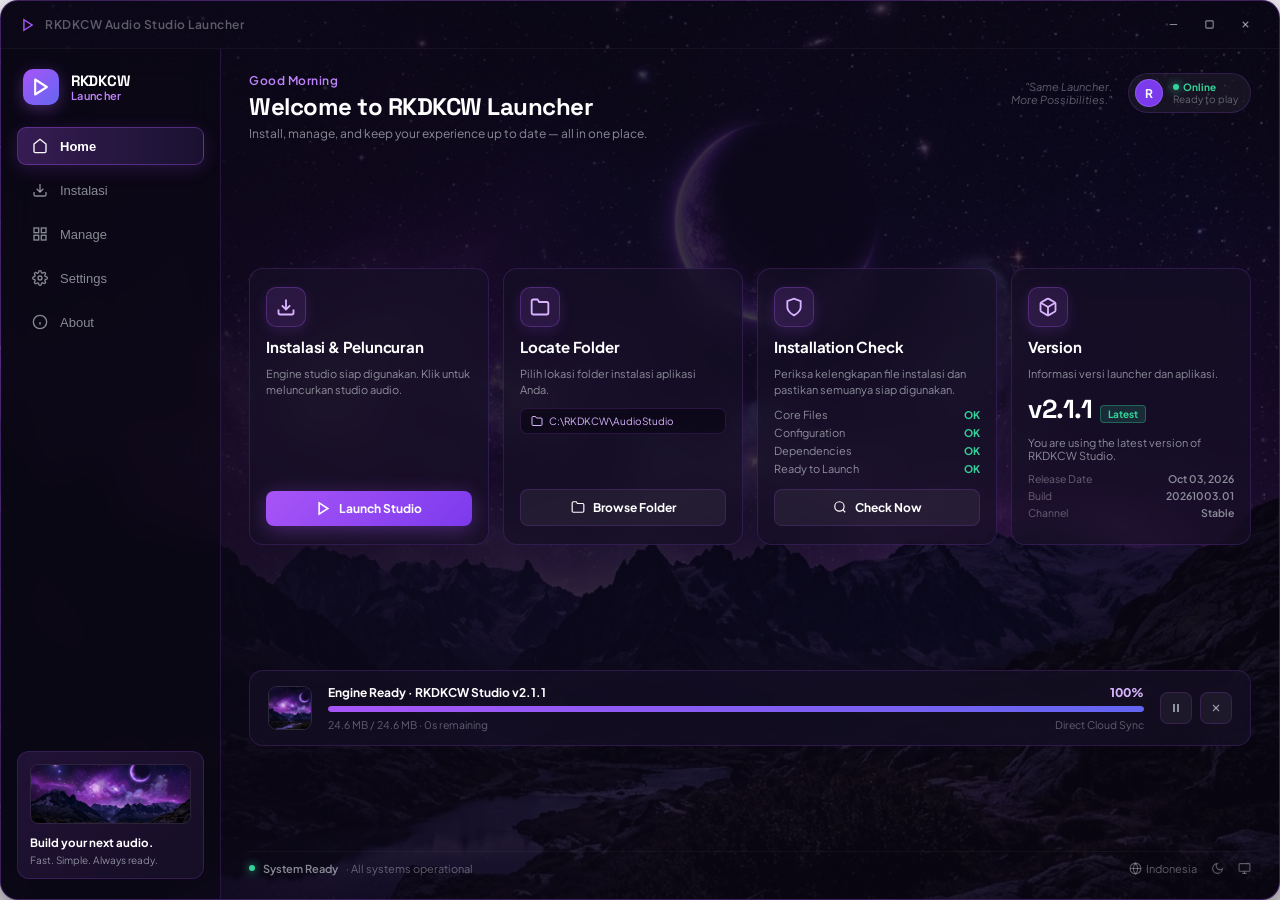
==== commit 29d12081: "feat(launcher): polish floating saas window without letterboxing borders and add launcher navigation" ====
--- a/dist_frontend/index.html
+++ b/dist_frontend/index.html
@@ -34,48 +34,29 @@
     }
 
     body, html {
-      width: 100vw;
-      height: 100vh;
+      width: 100%;
+      height: 100%;
+      margin: 0;
+      padding: 0;
       overflow: hidden;
       font-family: var(--font-main);
       color: var(--text-main);
-      background-color: transparent;
-      display: flex;
-      align-items: center;
-      justify-content: center;
-    }
-
-    /* Ambient Outer Cosmic Backdrop (Desktop Preview Mode) */
-    .launcher-outer-wrap {
+      background: transparent;
+    }
+
+    /* Floating SaaS Launcher Window */
+    .launcher-window {
       width: 100vw;
       height: 100vh;
-      display: flex;
-      align-items: center;
-      justify-content: center;
-      background: radial-gradient(circle at 50% 50%, rgba(139, 92, 246, 0.12) 0%, #05030a 100%);
-      padding: 16px;
-    }
-
-    /* Floating SaaS Launcher Window */
-    .launcher-window {
-      width: 100%;
-      max-width: 1200px;
-      height: 94vh;
-      max-height: 720px;
-      border-radius: 20px;
-      background-color: var(--bg-window);
+      border-radius: 18px;
+      border: 1px solid rgba(168, 85, 247, 0.32);
+      box-shadow: 0 20px 60px rgba(0, 0, 0, 0.75), 0 0 35px rgba(168, 85, 247, 0.16);
+      background-color: #0b0716;
       background-image:
-        linear-gradient(to right, rgba(14, 10, 26, 0.94) 0%, rgba(14, 10, 26, 0.85) 30%, rgba(14, 10, 26, 0.75) 100%),
+        linear-gradient(to right, rgba(11, 7, 22, 0.94) 0%, rgba(11, 7, 22, 0.85) 30%, rgba(11, 7, 22, 0.72) 100%),
         url('launcher_bg.jpg');
       background-size: cover;
       background-position: center right;
-      border: 1px solid var(--border-subtle);
-      box-shadow:
-        0 30px 80px rgba(0, 0, 0, 0.85),
-        0 0 50px rgba(168, 85, 247, 0.15),
-        inset 0 1px 0 rgba(255, 255, 255, 0.08);
-      backdrop-filter: blur(28px);
-      -webkit-backdrop-filter: blur(28px);
       display: flex;
       flex-direction: column;
       position: relative;
@@ -92,7 +73,7 @@
       border-bottom: 1px solid rgba(255, 255, 255, 0.04);
       -webkit-app-region: drag;
       cursor: grab;
-      z-index: 50;
+      z-index: 150;
     }
 
     .launcher-titlebar-left {
@@ -732,16 +713,16 @@
     }
   </style>
 </head>
-<body>
-
-<div class="launcher-outer-wrap">
-  <div class="launcher-window">
+<div class="launcher-window">
 
     <!-- Titlebar Drag Region -->
     <header class="launcher-titlebar" data-tauri-drag-region>
       <div class="launcher-titlebar-left">
         <svg width="14" height="14" viewBox="0 0 24 24" fill="none" stroke="#a855f7" stroke-width="2.5"><polygon points="5 3 19 12 5 21 5 3"></polygon></svg>
         <span>RKDKCW Audio Studio Launcher</span>
+        <button id="btn-back-to-launcher" style="display: none; margin-left: 12px; padding: 3px 10px; border-radius: 6px; background: rgba(168, 85, 247, 0.18); border: 1px solid rgba(168, 85, 247, 0.4); color: #c084fc; font-size: 11px; font-weight: 600; cursor: pointer; -webkit-app-region: no-drag;">
+          Kembali ke Launcher
+        </button>
       </div>
       <div class="launcher-window-controls">
         <button class="win-control-btn" id="btn-win-min" title="Minimize">
@@ -968,11 +949,7 @@
       </main>
     </div>
 
-    <!-- Embedded Studio Frame (Shown when studio is launched) -->
-    <iframe id="studioFrame" src="about:blank"></iframe>
-
   </div>
-</div>
 
 <script>
   // ── LOCAL & REMOTE CONFIGURATION ──
@@ -1166,6 +1143,7 @@
           const frame = document.getElementById('studioFrame');
           frame.src = LOCAL_STUDIO_URL;
           frame.style.display = 'block';
+          document.getElementById('btn-back-to-launcher').style.display = 'inline-flex';
           return;
         }
       } catch(e) {}
@@ -1177,10 +1155,17 @@
         const frame = document.getElementById('studioFrame');
         frame.src = LOCAL_STUDIO_URL;
         frame.style.display = 'block';
+        document.getElementById('btn-back-to-launcher').style.display = 'inline-flex';
       }
     };
     checkEngine();
   }
+
+  // ── BACK TO LAUNCHER BUTTON ──
+  document.getElementById('btn-back-to-launcher').addEventListener('click', () => {
+    document.getElementById('studioFrame').style.display = 'none';
+    document.getElementById('btn-back-to-launcher').style.display = 'none';
+  });
 
   // ── BROWSE FOLDER BUTTON ──
   document.getElementById('btn-browse-folder').addEventListener('click', () => {
